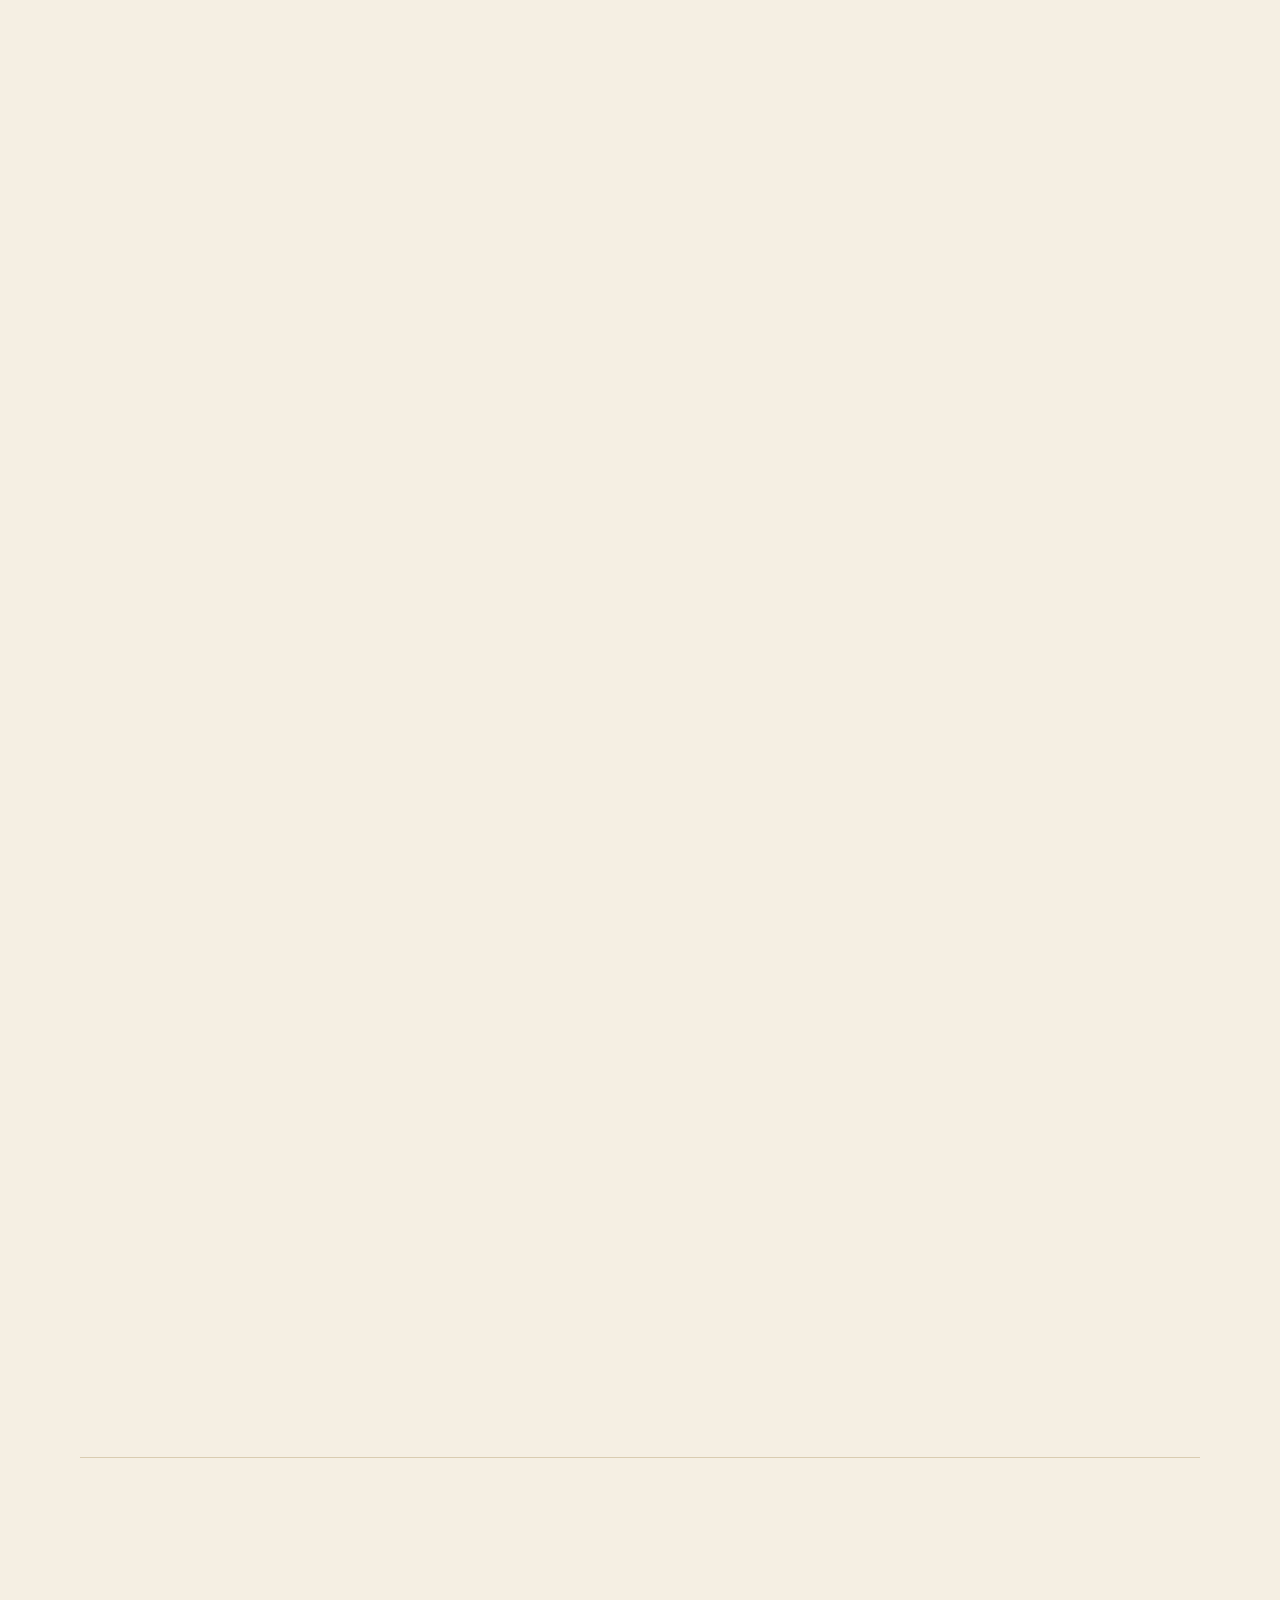
==== aanbod.html @ 1dd6e979 "Add files via upload" ====
<!DOCTYPE html>
<html lang="nl">
<head>
  <meta charset="UTF-8" />
  <meta name="viewport" content="width=device-width, initial-scale=1.0" />

  <!-- SEO -->
  <title>Aanbod — Desembrood, viennoiserie en banket | Bakkerij Peterse Delft</title>
  <meta name="description" content="Verse desembroden, croissants, kardemombroodjes, focaccia en zoetigheid. Alles ambachtelijk gebakken in Delft door Daan Peterse." />
  <meta name="robots" content="index, follow" />
  <link rel="canonical" href="https://www.bakkerijpeterse.nl/aanbod.html" />

  <!-- Open Graph -->
  <meta property="og:title" content="Aanbod — Bakkerij Peterse Delft" />
  <meta property="og:description" content="Wat we bakken: desembroden, viennoiserie, focaccia en banket. Ambachtelijk in Delft." />
  <meta property="og:image" content="https://www.bakkerijpeterse.nl/assets/images/og-image.webp" />
  <meta property="og:url" content="https://www.bakkerijpeterse.nl/aanbod.html" />
  <meta property="og:type" content="website" />
  <meta property="og:locale" content="nl_NL" />

  <meta name="twitter:card" content="summary_large_image" />

  <link rel="icon" href="assets/images/favicon.ico" />

  <link rel="preconnect" href="https://fonts.googleapis.com" />
  <link rel="preconnect" href="https://fonts.gstatic.com" crossorigin />
  <link href="https://fonts.googleapis.com/css2?family=Fraunces:ital,opsz,wght,SOFT@0,9..144,300..700,30..100;1,9..144,300..700,30..100&family=DM+Sans:wght@400;500;700&display=swap" rel="stylesheet" />

  <link rel="stylesheet" href="style.css" />
</head>

<body data-page="aanbod">

  <div id="site-header"></div>

  <main>
    <!-- ===== INTRO ===== -->
    <section class="section">
      <div class="container">
        <div class="aanbod-intro reveal">
          <span class="eyebrow">Het aanbod</span>
          <h1>Brood en banket dat zichzelf bewijst.</h1>
          <p class="lead">Iedere bakdag wisselen we het assortiment. Wat hier staat, is wat we doen — wat dagelijks op de plank verschijnt hangt af van het seizoen, het meel en wat Daan die ochtend geïnspireerd uit de oven trekt.</p>
        </div>
      </div>
    </section>

    <!-- ===== DESEMBROOD ===== -->
    <section class="container">
      <article class="dienst-block">
        <div class="img reveal">
          <img src="assets/images/desembroden.webp"
               alt="Bakker van Bakkerij Peterse met versgebakken desembrood en rekken vol broden in de winkel"
               width="1066" height="1421" loading="lazy" />
        </div>
        <div class="reveal">
          <span class="num">— 01</span>
          <span class="eyebrow">Onze specialiteit</span>
          <h2>Desembroden</h2>
          <p>Eén à twee dagen rust voordat het deeg de oven in mag. Geen gist, alleen wilde fermentatie en lokaal meel. Het resultaat: een krokante korst, een open kruim met karakter, en die onmiskenbare zurige toets die desembrood zo herkenbaar maakt.</p>
          <p>Met dit type brood werd Daan in 2023 uitgeroepen tot Nederlands Kampioen Desembrood. We bakken het wekelijks in verschillende varianten — wit-spelt, volkoren, rogge, en seizoens­gerelateerde experimenten.</p>
        </div>
      </article>

      <hr class="divider" />

      <!-- ===== VIENNOISERIE & BANKET ===== -->
      <article class="dienst-block reverse">
        <div class="img reveal">
          <img src="assets/images/viennoiserie.webp"
               alt="Plateau met verse viennoiserie: chocoladecroissants, kaneelrolletjes, palmiers en danishes met custard en jam"
               width="1080" height="1350" loading="lazy" />
        </div>
        <div class="reveal">
          <span class="num">— 02</span>
          <span class="eyebrow">Frans erfgoed met een Hollandse twist</span>
          <h2>Viennoiserie &amp; banket</h2>
          <p>Croissants met écht roomboter, gevouwen in dunne laagjes voor maximale knapperigheid. Kardemombroodjes, kaneelbuns, pain au chocolat, palmiers, en danishes met custard en jam. Klein van formaat, groot van smaak.</p>
          <p>Daarnaast wisselende seizoens­zoetig­heden zoals madeleines die rijk en boterig zijn, pistache­gebakjes en amandel­bakkerijbrood. Geen kant-en-klare diepvries, geen shortcuts — alles wordt 's ochtends in de bakkerij gemaakt.</p>
        </div>
      </article>

      <hr class="divider" />

      <!-- ===== HARTIGE SNACKS (tekst, geen foto) ===== -->
      <article class="dienst-block" style="grid-template-columns: 1fr;">
        <div class="reveal" style="max-width: 760px; margin: 0 auto; text-align: center;">
          <span class="num">— 03</span>
          <span class="eyebrow">Lunchklassiekers</span>
          <h2>Hartige snacks</h2>
          <p>Ciabatta gevuld met mosterd en oude kaas. Focaccia met rozemarijn en zeezout. Pita met ui en kaas. En af en toe iets wat compleet uit het niets komt — een wafel met sriracha en cheddar bijvoorbeeld, want waarom niet?</p>
          <p>Ideaal voor onderweg, of een lunch waar je écht naar uitkijkt.</p>
        </div>
      </article>
    </section>

    <!-- ===== WERKPROCES ===== -->
    <section class="werkproces section">
      <div class="container">
        <div class="reveal">
          <span class="eyebrow">Hoe we werken</span>
          <h2>Eerlijk brood vraagt eerlijke tijd.</h2>
          <p style="max-width:560px; color: rgba(245,239,227,0.78);">Vier vaste principes liggen onder elk brood en bakje dat we op de plank leggen.</p>
        </div>

        <div class="werkproces-grid">
          <div class="werkproces-step reveal">
            <span class="num">01</span>
            <h3>Lokaal meel</h3>
            <p>We werken samen met Nederlandse molenaars die hun graan kennen. Geen massaproduct, maar meel met smaak.</p>
          </div>
          <div class="werkproces-step reveal">
            <span class="num">02</span>
            <h3>Lange fermentatie</h3>
            <p>24 tot 48 uur rust voor het deeg. Dat geeft smaak, structuur en maakt brood beter verteerbaar.</p>
          </div>
          <div class="werkproces-step reveal">
            <span class="num">03</span>
            <h3>Met de hand</h3>
            <p>Vouwen, vormen, scoren — alles met de hand. Iedere snede is een handtekening.</p>
          </div>
          <div class="werkproces-step reveal">
            <span class="num">04</span>
            <h3>Zonder shortcuts</h3>
            <p>Geen verbeteraars, geen versnellers. Alleen meel, water, zout en geduld. Soms gist, vaak niet.</p>
          </div>
        </div>
      </div>
    </section>

    <!-- ===== CTA STRIP ===== -->
    <section class="cta-strip">
      <div class="container reveal">
        <h2>Trek erop af, <em>het is bijna woensdag</em>.</h2>
        <p>Wat verkocht is, is verkocht. Kom op tijd voor de volledige selectie.</p>
        <a href="contact.html" class="btn btn-ghost btn-arrow">Bekijk locatie en tijden</a>
      </div>
    </section>
  </main>

  <div id="site-footer"></div>

  <script src="js/script.js" defer></script>
</body>
</html>
---- style.css ----
/* =========================================================
   BAKKERIJ PETERSE — STYLE.CSS
   Beeldstijl: A (Minimalistisch, editorial)
   Kleuren: warme bakkerij-aardetinten
   ========================================================= */

/* ---------- Design Tokens ---------- */
:root {
  /* Kleuren */
  --cream: #F5EFE3;
  --bone:  #FAF6EE;
  --ink:   #1F1A14;
  --clay:  #8B6F47;
  --crust: #C2935A;
  --gold:  #B8860B;
  --line:  #D9CCB1;
  --muted: #6B5E4F;

  /* Typografie */
  --font-display: 'Fraunces', 'Georgia', serif;
  --font-body: 'DM Sans', system-ui, -apple-system, sans-serif;

  /* Schaal */
  --maxw: 1200px;
  --gutter: clamp(1.25rem, 4vw, 2.5rem);

  /* Animatie */
  --ease: cubic-bezier(0.22, 1, 0.36, 1);
}

/* ---------- Reset ---------- */
*, *::before, *::after { box-sizing: border-box; }

html {
  scroll-behavior: smooth;
  -webkit-text-size-adjust: 100%;
}

body {
  margin: 0;
  font-family: var(--font-body);
  font-size: 17px;
  line-height: 1.65;
  color: var(--ink);
  background: var(--cream);
  overflow-x: hidden;
  -webkit-font-smoothing: antialiased;
  text-rendering: optimizeLegibility;
}

img, picture, svg, video {
  display: block;
  max-width: 100%;
  height: auto;
}

a {
  color: inherit;
  text-decoration: none;
  transition: color 0.25s var(--ease);
}

button {
  font-family: inherit;
  cursor: pointer;
  border: none;
  background: none;
}

/* ---------- Typografie ---------- */
h1, h2, h3, h4 {
  font-family: var(--font-display);
  font-weight: 400;
  font-variation-settings: "SOFT" 30, "WONK" 0, "opsz" 144;
  line-height: 1.1;
  letter-spacing: -0.01em;
  margin: 0 0 0.6em;
  color: var(--ink);
}

h1 {
  font-size: clamp(2.4rem, 6vw, 4.6rem);
  font-weight: 350;
  letter-spacing: -0.02em;
}

h2 {
  font-size: clamp(1.9rem, 4vw, 3rem);
}

h3 {
  font-size: clamp(1.3rem, 2.5vw, 1.7rem);
}

p { margin: 0 0 1.1em; }

.eyebrow {
  display: inline-block;
  font-family: var(--font-body);
  font-size: 0.78rem;
  font-weight: 500;
  letter-spacing: 0.18em;
  text-transform: uppercase;
  color: var(--clay);
  margin-bottom: 1.2rem;
}

.lead {
  font-family: var(--font-display);
  font-size: clamp(1.15rem, 2vw, 1.45rem);
  font-weight: 350;
  line-height: 1.4;
  color: var(--muted);
  font-style: italic;
}

/* ---------- Layout helpers ---------- */
.container {
  width: 100%;
  max-width: var(--maxw);
  margin: 0 auto;
  padding-left: var(--gutter);
  padding-right: var(--gutter);
}

.section {
  padding: clamp(4rem, 9vw, 7.5rem) 0;
}

.section-tight {
  padding: clamp(2.5rem, 5vw, 4rem) 0;
}

.divider {
  height: 1px;
  background: var(--line);
  border: none;
  margin: 0;
}

/* ---------- Buttons ---------- */
.btn {
  display: inline-flex;
  align-items: center;
  gap: 0.6rem;
  padding: 0.95rem 1.7rem;
  font-family: var(--font-body);
  font-size: 0.92rem;
  font-weight: 500;
  letter-spacing: 0.04em;
  border-radius: 0;
  cursor: pointer;
  transition: all 0.3s var(--ease);
  border: 1px solid transparent;
}

.btn-primary {
  background: var(--ink);
  color: var(--cream);
}
.btn-primary:hover {
  background: var(--crust);
  color: var(--bone);
  transform: translateY(-2px);
}

.btn-ghost {
  background: transparent;
  color: var(--ink);
  border-color: var(--ink);
}
.btn-ghost:hover {
  background: var(--ink);
  color: var(--cream);
}

.btn-arrow::after {
  content: "→";
  transition: transform 0.3s var(--ease);
}
.btn-arrow:hover::after {
  transform: translateX(4px);
}

/* ---------- Header ---------- */
.site-header {
  position: sticky;
  top: 0;
  z-index: 100;
  background: rgba(245, 239, 227, 0.92);
  backdrop-filter: blur(10px);
  -webkit-backdrop-filter: blur(10px);
  border-bottom: 1px solid var(--line);
}

.nav {
  display: flex;
  align-items: center;
  justify-content: space-between;
  padding: 1.1rem 0;
}

.logo {
  font-family: var(--font-display);
  font-size: 1.4rem;
  font-weight: 400;
  letter-spacing: 0.02em;
  font-variation-settings: "SOFT" 50;
}

.logo strong {
  font-weight: 500;
}

.logo .dot {
  color: var(--gold);
  margin: 0 0.2em;
}

.nav-links {
  display: none;
  gap: 2.4rem;
  list-style: none;
  margin: 0;
  padding: 0;
}

.nav-links a {
  font-size: 0.92rem;
  font-weight: 400;
  position: relative;
  padding: 0.4rem 0;
}

.nav-links a::after {
  content: "";
  position: absolute;
  left: 0;
  bottom: 0;
  width: 0;
  height: 1px;
  background: var(--ink);
  transition: width 0.3s var(--ease);
}

.nav-links a:hover::after,
.nav-links a.active::after {
  width: 100%;
}

.menu-toggle {
  display: flex;
  flex-direction: column;
  gap: 5px;
  padding: 0.5rem;
}

.menu-toggle span {
  width: 26px;
  height: 1.5px;
  background: var(--ink);
  transition: all 0.3s var(--ease);
}

.menu-toggle.open span:nth-child(1) {
  transform: translateY(6.5px) rotate(45deg);
}
.menu-toggle.open span:nth-child(2) {
  opacity: 0;
}
.menu-toggle.open span:nth-child(3) {
  transform: translateY(-6.5px) rotate(-45deg);
}

.mobile-menu {
  position: fixed;
  inset: 0;
  background: var(--cream);
  display: flex;
  flex-direction: column;
  justify-content: center;
  align-items: center;
  gap: 2rem;
  list-style: none;
  margin: 0;
  padding: 0;
  transform: translateX(100%);
  transition: transform 0.4s var(--ease);
  z-index: 99;
}

.mobile-menu.open {
  transform: translateX(0);
}

.mobile-menu a {
  font-family: var(--font-display);
  font-size: 2rem;
  font-weight: 350;
}

/* ---------- Hero ---------- */
.hero {
  position: relative;
  padding: clamp(3rem, 7vw, 6rem) 0 clamp(4rem, 9vw, 7rem);
  overflow: hidden;
}

.hero::before {
  content: "";
  position: absolute;
  top: 12%;
  right: -8%;
  width: 320px;
  height: 320px;
  background: radial-gradient(circle, rgba(184, 134, 11, 0.08), transparent 70%);
  border-radius: 50%;
  pointer-events: none;
}

.hero-grid {
  display: grid;
  grid-template-columns: 1fr;
  gap: 3rem;
  align-items: center;
}

.hero-text h1 {
  margin-bottom: 1.5rem;
}

.hero-text h1 em {
  font-style: italic;
  font-weight: 350;
  font-variation-settings: "SOFT" 60;
  color: var(--crust);
}

.hero-meta {
  display: flex;
  flex-wrap: wrap;
  gap: 1.2rem;
  margin: 2rem 0;
  font-size: 0.88rem;
  color: var(--muted);
}

.hero-meta span {
  display: inline-flex;
  align-items: center;
  gap: 0.5rem;
}

.hero-meta span::before {
  content: "•";
  color: var(--crust);
}

.hero-cta {
  display: flex;
  flex-wrap: wrap;
  gap: 1rem;
  margin-top: 2rem;
}

.hero-image {
  position: relative;
  aspect-ratio: 4 / 5;
  overflow: hidden;
  background: var(--bone);
}

.hero-image img {
  width: 100%;
  height: 100%;
  object-fit: cover;
}

/* Kampioens-zegel */
.champion-seal {
  position: absolute;
  bottom: -28px;
  right: -28px;
  width: 150px;
  height: 150px;
  background: var(--gold);
  color: var(--cream);
  border-radius: 50%;
  display: flex;
  flex-direction: column;
  align-items: center;
  justify-content: center;
  text-align: center;
  font-family: var(--font-display);
  font-size: 0.75rem;
  font-weight: 500;
  letter-spacing: 0.08em;
  text-transform: uppercase;
  line-height: 1.3;
  box-shadow: 0 6px 30px rgba(31, 26, 20, 0.18);
  z-index: 2;
  transform: rotate(-8deg);
  animation: gentle-float 6s ease-in-out infinite;
}

.champion-seal strong {
  font-size: 1.5rem;
  font-weight: 500;
  font-style: italic;
  display: block;
  margin: 0.15rem 0;
  letter-spacing: 0;
}

@keyframes gentle-float {
  0%, 100% { transform: rotate(-8deg) translateY(0); }
  50% { transform: rotate(-6deg) translateY(-6px); }
}

/* ---------- Verhaal-snippet (Home) ---------- */
.story-snippet {
  background: var(--bone);
  border-top: 1px solid var(--line);
  border-bottom: 1px solid var(--line);
}

.story-grid {
  display: grid;
  grid-template-columns: 1fr;
  gap: 2.5rem;
  align-items: center;
}

.story-image {
  aspect-ratio: 4 / 5;
  overflow: hidden;
  background: var(--cream);
  order: -1;
}

.story-image img {
  width: 100%;
  height: 100%;
  object-fit: cover;
}

.story-grid blockquote {
  font-family: var(--font-display);
  font-size: clamp(1.4rem, 3vw, 2.1rem);
  font-weight: 350;
  font-style: italic;
  line-height: 1.35;
  color: var(--ink);
  margin: 0;
  padding-left: 1.5rem;
  border-left: 2px solid var(--gold);
}

.story-grid cite {
  display: block;
  margin-top: 1.5rem;
  font-family: var(--font-body);
  font-style: normal;
  font-size: 0.85rem;
  letter-spacing: 0.12em;
  text-transform: uppercase;
  color: var(--clay);
}

/* ---------- Kampioen-sectie (Home) ---------- */
.kampioen {
  background: var(--ink);
  color: var(--cream);
  overflow: hidden;
}

.kampioen-grid {
  display: grid;
  grid-template-columns: 1fr;
  gap: 0;
  align-items: stretch;
}

.kampioen-image {
  aspect-ratio: 4 / 5;
  overflow: hidden;
  background: var(--clay);
}

.kampioen-image img {
  width: 100%;
  height: 100%;
  object-fit: cover;
}

.kampioen-text {
  padding: clamp(3rem, 6vw, 5rem) clamp(1.5rem, 4vw, 4rem);
  display: flex;
  flex-direction: column;
  justify-content: center;
}

.kampioen-text .eyebrow { color: var(--gold); }

.kampioen-text h2 {
  color: var(--cream);
  margin-bottom: 1.5rem;
}

.kampioen-text h2 em {
  font-style: italic;
  color: var(--gold);
}

.kampioen-text p {
  color: rgba(245, 239, 227, 0.8);
  font-size: 1.02rem;
  margin-bottom: 1em;
}

.kampioen-meta {
  margin-top: 2rem;
  padding-top: 2rem;
  border-top: 1px solid rgba(245, 239, 227, 0.18);
  font-family: var(--font-display);
  font-size: 0.92rem;
  font-style: italic;
  color: var(--gold);
  letter-spacing: 0.08em;
}

/* ---------- Aanbod-intro / sectie-intro ---------- */
.aanbod-intro {
  text-align: center;
  max-width: 720px;
  margin: 0 auto 4rem;
}

/* ---------- Tekst-only aanbod-teaser op homepage ---------- */
.aanbod-teaser {
  display: grid;
  grid-template-columns: 1fr;
  gap: 1.5rem;
  margin: 3rem auto 0;
  max-width: 900px;
}

.aanbod-teaser-item {
  display: flex;
  align-items: baseline;
  gap: 1.5rem;
  padding: 1.6rem 0;
  border-bottom: 1px solid var(--line);
}

.aanbod-teaser-item:last-child { border-bottom: none; }

.aanbod-teaser-item .num {
  font-family: var(--font-display);
  font-size: 0.95rem;
  font-style: italic;
  color: var(--gold);
  letter-spacing: 0.08em;
  flex-shrink: 0;
  min-width: 3rem;
}

.aanbod-teaser-item h3 {
  font-style: italic;
  margin: 0 0 0.3rem;
  font-size: clamp(1.2rem, 2vw, 1.5rem);
}

.aanbod-teaser-item p {
  font-size: 0.97rem;
  color: var(--muted);
  margin: 0;
}

/* ---------- Aanbod page (afwisselend L/R) ---------- */
.dienst-block {
  display: grid;
  grid-template-columns: 1fr;
  gap: 2.5rem;
  align-items: center;
  padding: clamp(2.5rem, 6vw, 5rem) 0;
}

.dienst-block .img {
  aspect-ratio: 4 / 5;
  overflow: hidden;
  background: var(--bone);
  order: -1;
}

.dienst-block .img img {
  width: 100%;
  height: 100%;
  object-fit: cover;
}

.dienst-block .num {
  font-family: var(--font-display);
  font-size: 0.95rem;
  font-style: italic;
  color: var(--gold);
  letter-spacing: 0.1em;
  margin-bottom: 1rem;
  display: block;
}

.dienst-block + .dienst-block {
  border-top: 1px solid var(--line);
}

/* ---------- Werkproces ---------- */
.werkproces {
  background: var(--ink);
  color: var(--cream);
}

.werkproces .eyebrow { color: var(--crust); }

.werkproces h2 { color: var(--cream); }

.werkproces-grid {
  display: grid;
  grid-template-columns: 1fr;
  gap: 2.5rem;
  margin-top: 3rem;
}

.werkproces-step {
  border-top: 1px solid rgba(245, 239, 227, 0.18);
  padding-top: 1.5rem;
}

.werkproces-step .num {
  font-family: var(--font-display);
  font-size: 0.9rem;
  font-style: italic;
  color: var(--crust);
  letter-spacing: 0.1em;
  display: block;
  margin-bottom: 0.5rem;
}

.werkproces-step h3 {
  color: var(--cream);
  font-style: italic;
  margin-bottom: 0.5rem;
}

.werkproces-step p {
  color: rgba(245, 239, 227, 0.78);
  margin: 0;
  font-size: 0.95rem;
}

/* ---------- Reviews ---------- */
.reviews {
  background: var(--bone);
}

.reviews-grid {
  display: grid;
  grid-template-columns: 1fr;
  gap: 2rem;
  margin-top: 3rem;
}

.review {
  background: var(--cream);
  padding: 2rem;
  border-left: 2px solid var(--gold);
}

.review-stars {
  color: var(--gold);
  letter-spacing: 0.15em;
  font-size: 0.9rem;
  margin-bottom: 1rem;
}

.review p {
  font-family: var(--font-display);
  font-size: 1.05rem;
  font-style: italic;
  line-height: 1.55;
  margin: 0 0 1rem;
}

.review cite {
  display: block;
  font-family: var(--font-body);
  font-style: normal;
  font-size: 0.82rem;
  letter-spacing: 0.1em;
  text-transform: uppercase;
  color: var(--clay);
}

/* ---------- Over (verhalend) ---------- */
.over-hero {
  padding-top: clamp(3rem, 6vw, 5rem);
}

.over-hero-grid {
  display: grid;
  grid-template-columns: 1fr;
  gap: 3rem;
  align-items: center;
}

.over-portret {
  aspect-ratio: 4 / 5;
  overflow: hidden;
  background: var(--bone);
}

.over-portret img { width: 100%; height: 100%; object-fit: cover; }

.over-content article p {
  font-size: 1.02rem;
  margin-bottom: 1.4em;
}

.over-stat {
  display: grid;
  grid-template-columns: repeat(2, 1fr);
  gap: 1.5rem;
  padding: 2.5rem 0;
  border-top: 1px solid var(--line);
  border-bottom: 1px solid var(--line);
  margin: 3rem 0;
}

.over-stat .stat strong {
  display: block;
  font-family: var(--font-display);
  font-size: clamp(2rem, 4vw, 3rem);
  font-weight: 350;
  font-style: italic;
  color: var(--crust);
  line-height: 1;
}

.over-stat .stat span {
  display: block;
  margin-top: 0.5rem;
  font-size: 0.85rem;
  letter-spacing: 0.1em;
  text-transform: uppercase;
  color: var(--muted);
}

/* ---------- Waarden ---------- */
.waarden {
  background: var(--bone);
  border-top: 1px solid var(--line);
  border-bottom: 1px solid var(--line);
}

.waarden-grid {
  display: grid;
  grid-template-columns: 1fr;
  gap: 2.5rem;
  margin-top: 3rem;
}

.waarde h3 {
  font-style: italic;
  margin-bottom: 0.6rem;
  color: var(--ink);
}

.waarde p { color: var(--muted); margin: 0; }

.waarde::before {
  content: "—";
  display: block;
  font-family: var(--font-display);
  color: var(--gold);
  font-size: 1.4rem;
  margin-bottom: 1rem;
}

/* ---------- Contact ---------- */
.contact-grid {
  display: grid;
  grid-template-columns: 1fr;
  gap: 3.5rem;
  margin-top: 3rem;
}

.contact-info dl {
  margin: 0;
  display: grid;
  gap: 1.6rem;
}

.contact-info dt {
  font-family: var(--font-body);
  font-size: 0.78rem;
  letter-spacing: 0.15em;
  text-transform: uppercase;
  color: var(--clay);
  margin-bottom: 0.3rem;
}

.contact-info dd {
  margin: 0;
  font-family: var(--font-display);
  font-size: 1.15rem;
  line-height: 1.4;
}

.contact-info a:hover { color: var(--crust); }

.openingstijden {
  list-style: none;
  margin: 0;
  padding: 0;
}

.openingstijden li {
  display: flex;
  justify-content: space-between;
  padding: 0.6rem 0;
  border-bottom: 1px solid var(--line);
  font-family: var(--font-body);
  font-size: 0.97rem;
}

.openingstijden li:last-child { border: none; }

.openingstijden .gesloten { color: var(--muted); font-style: italic; }

.contact-form {
  display: flex;
  flex-direction: column;
  gap: 1.2rem;
}

.contact-form label {
  font-size: 0.78rem;
  letter-spacing: 0.15em;
  text-transform: uppercase;
  color: var(--clay);
  margin-bottom: 0.4rem;
  display: block;
}

.contact-form input,
.contact-form textarea {
  width: 100%;
  padding: 0.95rem 1rem;
  border: 1px solid var(--line);
  background: var(--bone);
  font-family: var(--font-body);
  font-size: 1rem;
  color: var(--ink);
  border-radius: 0;
  transition: border-color 0.25s var(--ease);
}

.contact-form input:focus,
.contact-form textarea:focus {
  outline: none;
  border-color: var(--ink);
}

.contact-form textarea {
  min-height: 140px;
  resize: vertical;
}

.contact-form .btn {
  align-self: flex-start;
  margin-top: 0.5rem;
}

.map-wrapper {
  margin-top: 3rem;
  aspect-ratio: 16 / 7;
  overflow: hidden;
  background: var(--bone);
  border: 1px solid var(--line);
}

.map-wrapper iframe {
  width: 100%;
  height: 100%;
  border: 0;
  filter: grayscale(0.3) contrast(1.05);
}

/* ---------- Sfeerfoto-banner (contact) ---------- */
.sfeer-banner {
  margin-top: clamp(3rem, 5vw, 4rem);
  display: grid;
  grid-template-columns: 1fr;
  gap: 0;
  background: var(--bone);
}

.sfeer-banner-image {
  aspect-ratio: 4 / 5;
  overflow: hidden;
  max-height: 540px;
}

.sfeer-banner-image img {
  width: 100%;
  height: 100%;
  object-fit: cover;
}

.sfeer-banner-text {
  padding: clamp(2.5rem, 5vw, 4rem);
  display: flex;
  flex-direction: column;
  justify-content: center;
  align-items: flex-start;
}

.sfeer-banner-text h3 {
  font-style: italic;
  margin-bottom: 1rem;
}

.sfeer-banner-text p {
  color: var(--muted);
  margin: 0 0 1em;
}

/* ---------- Privacy page ---------- */
.privacy-content {
  max-width: 760px;
  margin: 0 auto;
}

.privacy-content h2 {
  margin-top: 2.5rem;
  font-size: clamp(1.4rem, 2.5vw, 1.8rem);
}

.privacy-content ul {
  padding-left: 1.4rem;
  margin: 0 0 1.4em;
}

.privacy-content li { margin-bottom: 0.4rem; }

/* ---------- CTA-strook ---------- */
.cta-strip {
  background: var(--ink);
  color: var(--cream);
  text-align: center;
  padding: clamp(4rem, 8vw, 6rem) 0;
}

.cta-strip h2 {
  color: var(--cream);
  margin-bottom: 1rem;
}

.cta-strip h2 em {
  color: var(--crust);
  font-style: italic;
}

.cta-strip p {
  color: rgba(245, 239, 227, 0.78);
  max-width: 540px;
  margin: 0 auto 2rem;
}

.cta-strip .btn-ghost {
  color: var(--cream);
  border-color: var(--cream);
}
.cta-strip .btn-ghost:hover {
  background: var(--cream);
  color: var(--ink);
}

/* ---------- Footer ---------- */
.site-footer {
  background: var(--cream);
  border-top: 1px solid var(--line);
  padding: clamp(3rem, 6vw, 5rem) 0 2rem;
}

.footer-grid {
  display: grid;
  grid-template-columns: 1fr;
  gap: 2.5rem;
  margin-bottom: 3rem;
}

.footer-col h4 {
  font-family: var(--font-body);
  font-size: 0.78rem;
  font-weight: 500;
  letter-spacing: 0.18em;
  text-transform: uppercase;
  color: var(--clay);
  margin-bottom: 1.2rem;
}

.footer-col ul {
  list-style: none;
  margin: 0;
  padding: 0;
}

.footer-col li {
  margin-bottom: 0.6rem;
  font-size: 0.95rem;
}

.footer-col a:hover { color: var(--crust); }

.footer-brand .logo { font-size: 1.3rem; display: block; margin-bottom: 1rem; }

.footer-brand p {
  font-size: 0.92rem;
  color: var(--muted);
  margin: 0;
}

.footer-bottom {
  display: flex;
  flex-direction: column;
  gap: 0.8rem;
  padding-top: 2rem;
  border-top: 1px solid var(--line);
  font-size: 0.82rem;
  color: var(--muted);
}

.footer-bottom a:hover { color: var(--crust); }

/* ---------- Reveal-animatie ---------- */
.reveal {
  opacity: 0;
  transform: translateY(24px);
  transition: opacity 0.9s var(--ease), transform 0.9s var(--ease);
}

.reveal.is-visible {
  opacity: 1;
  transform: translateY(0);
}

/* ---------- Responsive ---------- */

/* Tablet — 768px+ */
@media (min-width: 768px) {
  body { font-size: 17px; }

  .nav-links { display: flex; }
  .menu-toggle { display: none; }

  .hero-grid {
    grid-template-columns: 1.05fr 1fr;
    gap: 4rem;
  }

  .story-grid {
    grid-template-columns: 0.85fr 1.15fr;
    gap: 4rem;
  }
  .story-image { order: 0; }

  .kampioen-grid {
    grid-template-columns: 1fr 1fr;
  }

  .aanbod-teaser-item {
    align-items: baseline;
  }

  .dienst-block {
    grid-template-columns: 1fr 1fr;
    gap: 4rem;
  }
  .dienst-block .img { order: 0; }
  .dienst-block.reverse .img { order: 2; }

  .werkproces-grid {
    grid-template-columns: repeat(2, 1fr);
    gap: 3rem;
  }

  .reviews-grid {
    grid-template-columns: repeat(3, 1fr);
  }

  .over-hero-grid {
    grid-template-columns: 1fr 1.2fr;
    gap: 4rem;
  }

  .over-stat {
    grid-template-columns: repeat(4, 1fr);
  }

  .waarden-grid {
    grid-template-columns: repeat(3, 1fr);
    gap: 3rem;
  }

  .contact-grid {
    grid-template-columns: 1fr 1fr;
    gap: 4.5rem;
  }

  .sfeer-banner {
    grid-template-columns: 1fr 1fr;
  }

  .footer-grid {
    grid-template-columns: 1.4fr 1fr 1fr 1fr;
    gap: 3rem;
  }

  .footer-bottom {
    flex-direction: row;
    justify-content: space-between;
    align-items: center;
  }

  .champion-seal {
    width: 175px;
    height: 175px;
    bottom: -32px;
    right: -32px;
    font-size: 0.78rem;
  }

  .champion-seal strong { font-size: 1.7rem; }
}

/* Desktop — 1200px+ */
@media (min-width: 1200px) {
  .werkproces-grid {
    grid-template-columns: repeat(4, 1fr);
  }
}

/* Reduced motion */
@media (prefers-reduced-motion: reduce) {
  *, *::before, *::after {
    animation-duration: 0.01ms !important;
    transition-duration: 0.01ms !important;
  }
}
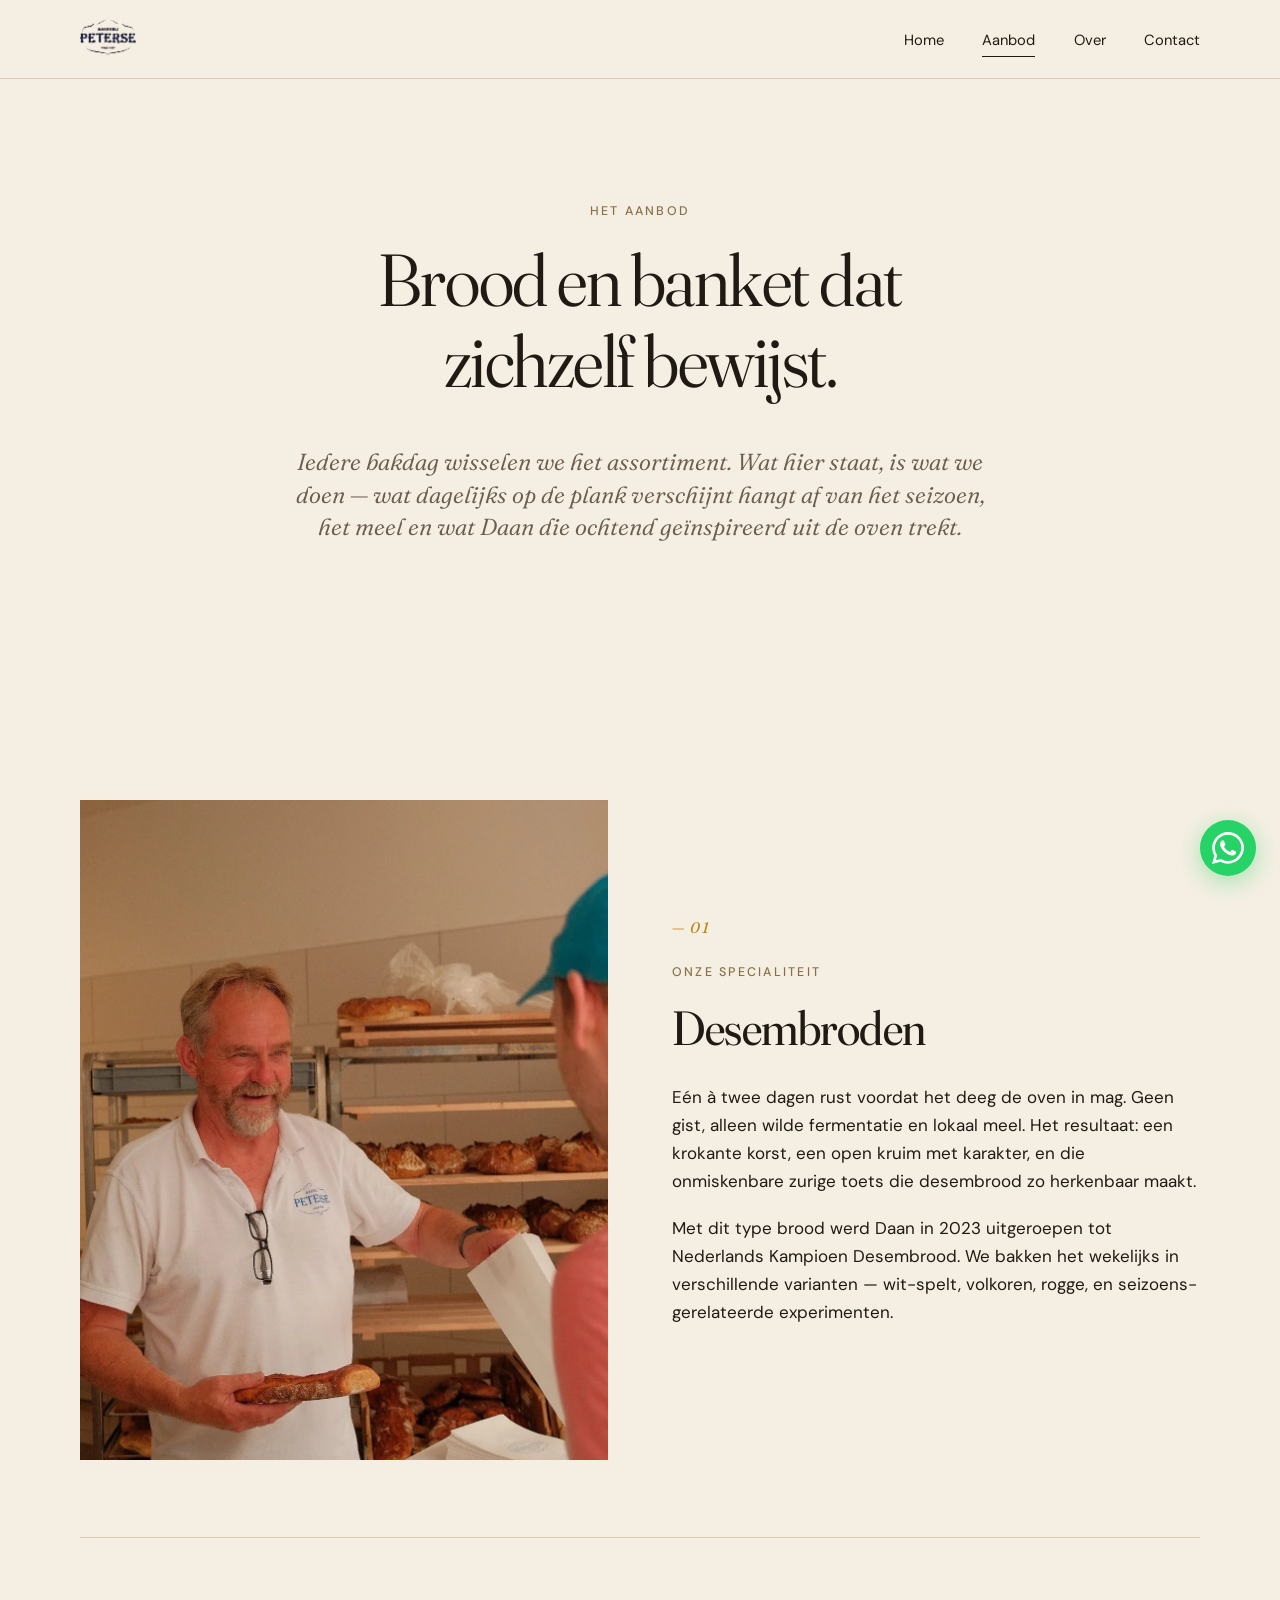
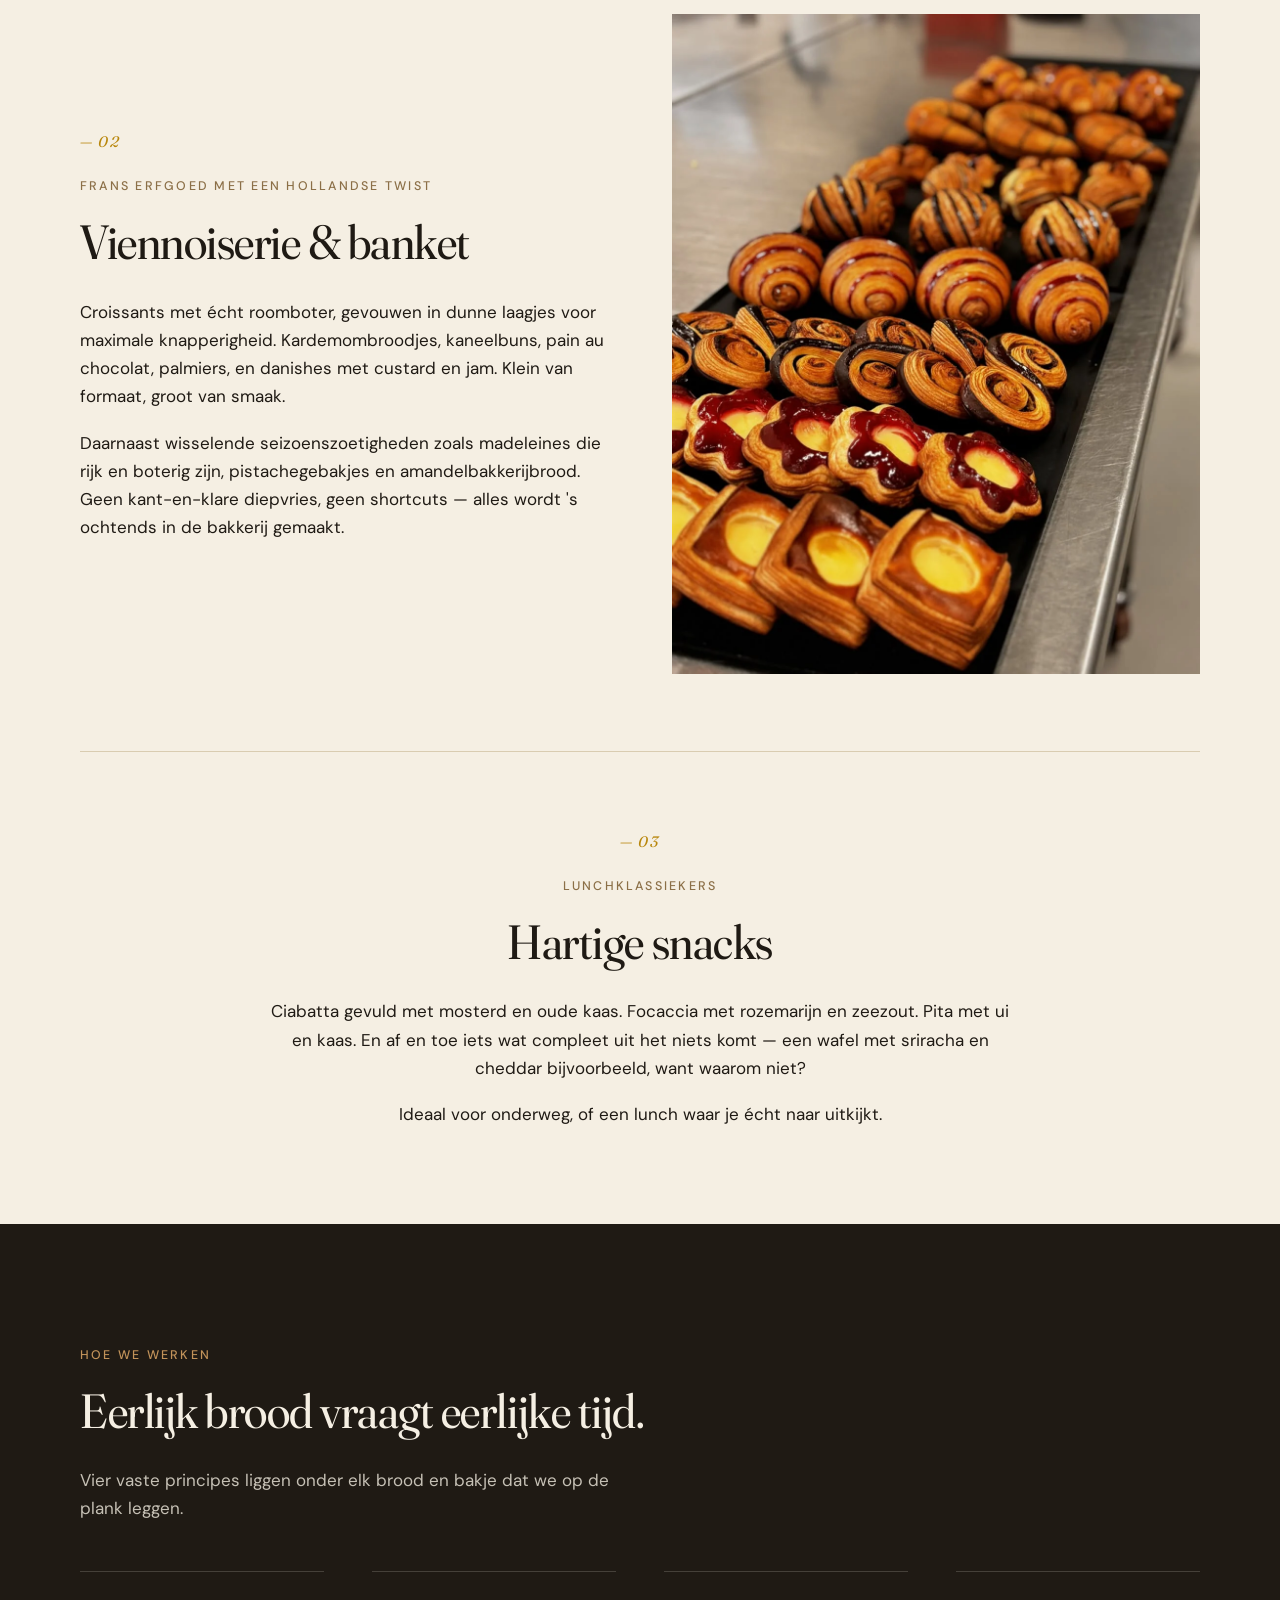
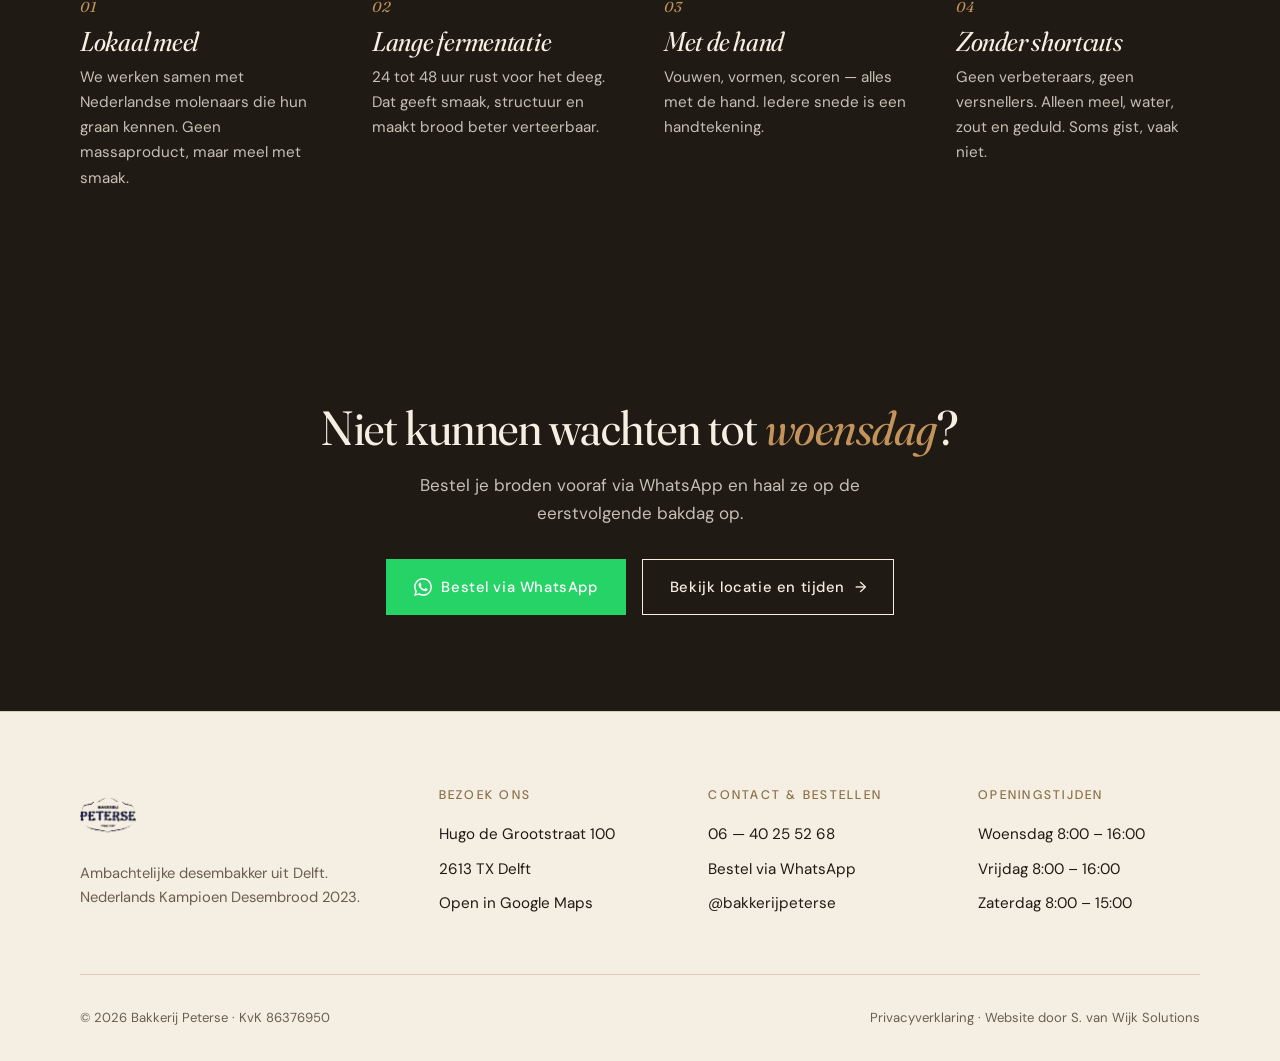
==== commit d079cce9: "Add files via upload" ====
--- a/aanbod.html
+++ b/aanbod.html
@@ -131,9 +131,19 @@
     <!-- ===== CTA STRIP ===== -->
     <section class="cta-strip">
       <div class="container reveal">
-        <h2>Trek erop af, <em>het is bijna woensdag</em>.</h2>
-        <p>Wat verkocht is, is verkocht. Kom op tijd voor de volledige selectie.</p>
-        <a href="contact.html" class="btn btn-ghost btn-arrow">Bekijk locatie en tijden</a>
+        <h2>Niet kunnen wachten tot <em>woensdag</em>?</h2>
+        <p>Bestel je broden vooraf via WhatsApp en haal ze op de eerstvolgende bakdag op.</p>
+        <div style="display:flex; gap:1rem; justify-content:center; flex-wrap:wrap;">
+          <a href="https://wa.me/31640255268?text=Hoi%20Daan%2C%20ik%20wil%20graag%20bestellen!"
+             class="btn btn-whatsapp"
+             target="_blank" rel="noopener">
+            <svg viewBox="0 0 24 24" xmlns="http://www.w3.org/2000/svg" fill="currentColor" aria-hidden="true">
+              <path d="M17.472 14.382c-.297-.149-1.758-.867-2.03-.967-.273-.099-.471-.148-.67.15-.197.297-.767.966-.94 1.164-.173.199-.347.223-.644.075-.297-.15-1.255-.463-2.39-1.475-.883-.788-1.48-1.761-1.653-2.059-.173-.297-.018-.458.13-.606.134-.133.298-.347.446-.52.149-.174.198-.298.298-.497.099-.198.05-.371-.025-.52-.075-.149-.669-1.612-.916-2.207-.242-.579-.487-.5-.669-.51-.173-.008-.371-.01-.57-.01-.198 0-.52.074-.792.372-.272.297-1.04 1.016-1.04 2.479 0 1.462 1.065 2.875 1.213 3.074.149.198 2.096 3.2 5.077 4.487.709.306 1.262.489 1.694.625.712.227 1.36.195 1.871.118.571-.085 1.758-.719 2.006-1.413.248-.694.248-1.289.173-1.413-.074-.124-.272-.198-.57-.347m-5.421 7.403h-.004a9.87 9.87 0 01-5.031-1.378l-.361-.214-3.741.982.998-3.648-.235-.374a9.86 9.86 0 01-1.51-5.26c.001-5.45 4.436-9.884 9.888-9.884 2.64 0 5.122 1.03 6.988 2.898a9.825 9.825 0 012.893 6.994c-.003 5.45-4.437 9.884-9.885 9.884m8.413-18.297A11.815 11.815 0 0012.05 0C5.495 0 .16 5.335.157 11.892c0 2.096.547 4.142 1.588 5.945L.057 24l6.305-1.654a11.882 11.882 0 005.683 1.448h.005c6.554 0 11.89-5.335 11.893-11.893a11.821 11.821 0 00-3.48-8.413z"/>
+            </svg>
+            Bestel via WhatsApp
+          </a>
+          <a href="contact.html" class="btn btn-ghost btn-arrow">Bekijk locatie en tijden</a>
+        </div>
       </div>
     </section>
   </main>
--- a/style.css
+++ b/style.css
@@ -182,6 +182,194 @@
   transform: translateX(4px);
 }
 
+/* ---------- WhatsApp button ---------- */
+.btn-whatsapp {
+  background: #25D366;
+  color: #fff;
+  border-color: #25D366;
+}
+.btn-whatsapp:hover {
+  background: #1da851;
+  border-color: #1da851;
+  color: #fff;
+  transform: translateY(-2px);
+}
+
+.btn-whatsapp svg {
+  width: 18px;
+  height: 18px;
+  flex-shrink: 0;
+}
+
+/* Floating WhatsApp bubble (rechtsonder, alle pagina's) */
+.whatsapp-float {
+  position: fixed;
+  bottom: 1.5rem;
+  right: 1.5rem;
+  width: 56px;
+  height: 56px;
+  background: #25D366;
+  border-radius: 50%;
+  display: flex;
+  align-items: center;
+  justify-content: center;
+  box-shadow: 0 6px 24px rgba(37, 211, 102, 0.4);
+  transition: all 0.3s var(--ease);
+  z-index: 90;
+  text-decoration: none;
+}
+
+.whatsapp-float:hover {
+  transform: scale(1.1) rotate(-5deg);
+  box-shadow: 0 10px 32px rgba(37, 211, 102, 0.55);
+}
+
+.whatsapp-float svg {
+  width: 32px;
+  height: 32px;
+  fill: #fff;
+}
+
+.whatsapp-float-label {
+  position: absolute;
+  right: 70px;
+  top: 50%;
+  transform: translateY(-50%);
+  background: var(--ink);
+  color: var(--cream);
+  font-size: 0.82rem;
+  font-weight: 500;
+  letter-spacing: 0.05em;
+  padding: 0.55rem 0.9rem;
+  white-space: nowrap;
+  opacity: 0;
+  pointer-events: none;
+  transition: opacity 0.3s var(--ease);
+}
+
+.whatsapp-float:hover .whatsapp-float-label {
+  opacity: 1;
+}
+
+/* ---------- Bestel-sectie (Daan & Sylvia) ---------- */
+.bestel-section {
+  background: var(--cream);
+  position: relative;
+  overflow: hidden;
+}
+
+.bestel-section::before {
+  content: "";
+  position: absolute;
+  top: -100px;
+  right: -120px;
+  width: 380px;
+  height: 380px;
+  background: radial-gradient(circle, rgba(37, 211, 102, 0.08), transparent 70%);
+  border-radius: 50%;
+  pointer-events: none;
+}
+
+.bestel-grid {
+  display: grid;
+  grid-template-columns: 1fr;
+  gap: 3rem;
+  align-items: center;
+  position: relative;
+}
+
+.bestel-text h2 em {
+  font-style: italic;
+  color: var(--crust);
+}
+
+.bestel-team {
+  display: grid;
+  grid-template-columns: 1fr;
+  gap: 1.5rem;
+  margin: 2.5rem 0;
+}
+
+.bestel-team-member {
+  padding: 1.4rem 1.6rem;
+  background: var(--bone);
+  border-left: 2px solid var(--gold);
+}
+
+.bestel-team-member h4 {
+  font-family: var(--font-display);
+  font-style: italic;
+  font-size: 1.2rem;
+  font-weight: 400;
+  margin: 0 0 0.4rem;
+  color: var(--ink);
+}
+
+.bestel-team-member p {
+  margin: 0;
+  font-size: 0.95rem;
+  color: var(--muted);
+}
+
+.bestel-cta {
+  display: flex;
+  flex-wrap: wrap;
+  gap: 1rem;
+  margin-top: 1.5rem;
+  align-items: center;
+}
+
+.bestel-cta-meta {
+  font-family: var(--font-display);
+  font-style: italic;
+  color: var(--muted);
+  font-size: 0.95rem;
+}
+
+.bestel-callout {
+  position: relative;
+  padding: 2.5rem;
+  background: var(--ink);
+  color: var(--cream);
+}
+
+.bestel-callout .quote-mark {
+  font-family: var(--font-display);
+  font-size: 5rem;
+  line-height: 0.8;
+  color: var(--gold);
+  font-style: italic;
+  display: block;
+  margin-bottom: 0.5rem;
+}
+
+.bestel-callout p {
+  font-family: var(--font-display);
+  font-size: 1.25rem;
+  line-height: 1.5;
+  font-style: italic;
+  margin: 0 0 1.5rem;
+  color: var(--cream);
+}
+
+.bestel-callout .phone-number {
+  display: inline-block;
+  font-family: var(--font-body);
+  font-size: 1.6rem;
+  font-weight: 500;
+  font-style: normal;
+  color: var(--gold);
+  letter-spacing: 0.02em;
+  margin-top: 1rem;
+  text-decoration: none;
+  border-bottom: 1px solid transparent;
+  transition: border-color 0.3s var(--ease);
+}
+
+.bestel-callout .phone-number:hover {
+  border-bottom-color: var(--gold);
+}
+
 /* ---------- Header ---------- */
 .site-header {
   position: sticky;
@@ -197,24 +385,29 @@
   display: flex;
   align-items: center;
   justify-content: space-between;
-  padding: 1.1rem 0;
+  padding: 0.7rem 0;
 }
 
 .logo {
-  font-family: var(--font-display);
-  font-size: 1.4rem;
-  font-weight: 400;
-  letter-spacing: 0.02em;
-  font-variation-settings: "SOFT" 50;
-}
-
-.logo strong {
-  font-weight: 500;
-}
-
-.logo .dot {
-  color: var(--gold);
-  margin: 0 0.2em;
+  display: inline-flex;
+  align-items: center;
+  text-decoration: none;
+}
+
+.logo img {
+  height: 56px;
+  width: auto;
+  display: block;
+  transition: transform 0.3s var(--ease);
+}
+
+.logo:hover img { transform: scale(1.03); }
+
+/* Logo wit op donkere secties (footer, cta-strip, kampioen) */
+.cta-strip .logo img,
+.kampioen .logo img,
+.werkproces .logo img {
+  filter: brightness(0) invert(1) opacity(0.95);
 }
 
 .nav-links {
@@ -1078,6 +1271,15 @@
     grid-template-columns: 1fr 1fr;
   }
 
+  .bestel-grid {
+    grid-template-columns: 1.1fr 1fr;
+    gap: 4rem;
+  }
+
+  .bestel-team {
+    grid-template-columns: 1fr 1fr;
+  }
+
   .aanbod-teaser-item {
     align-items: baseline;
   }
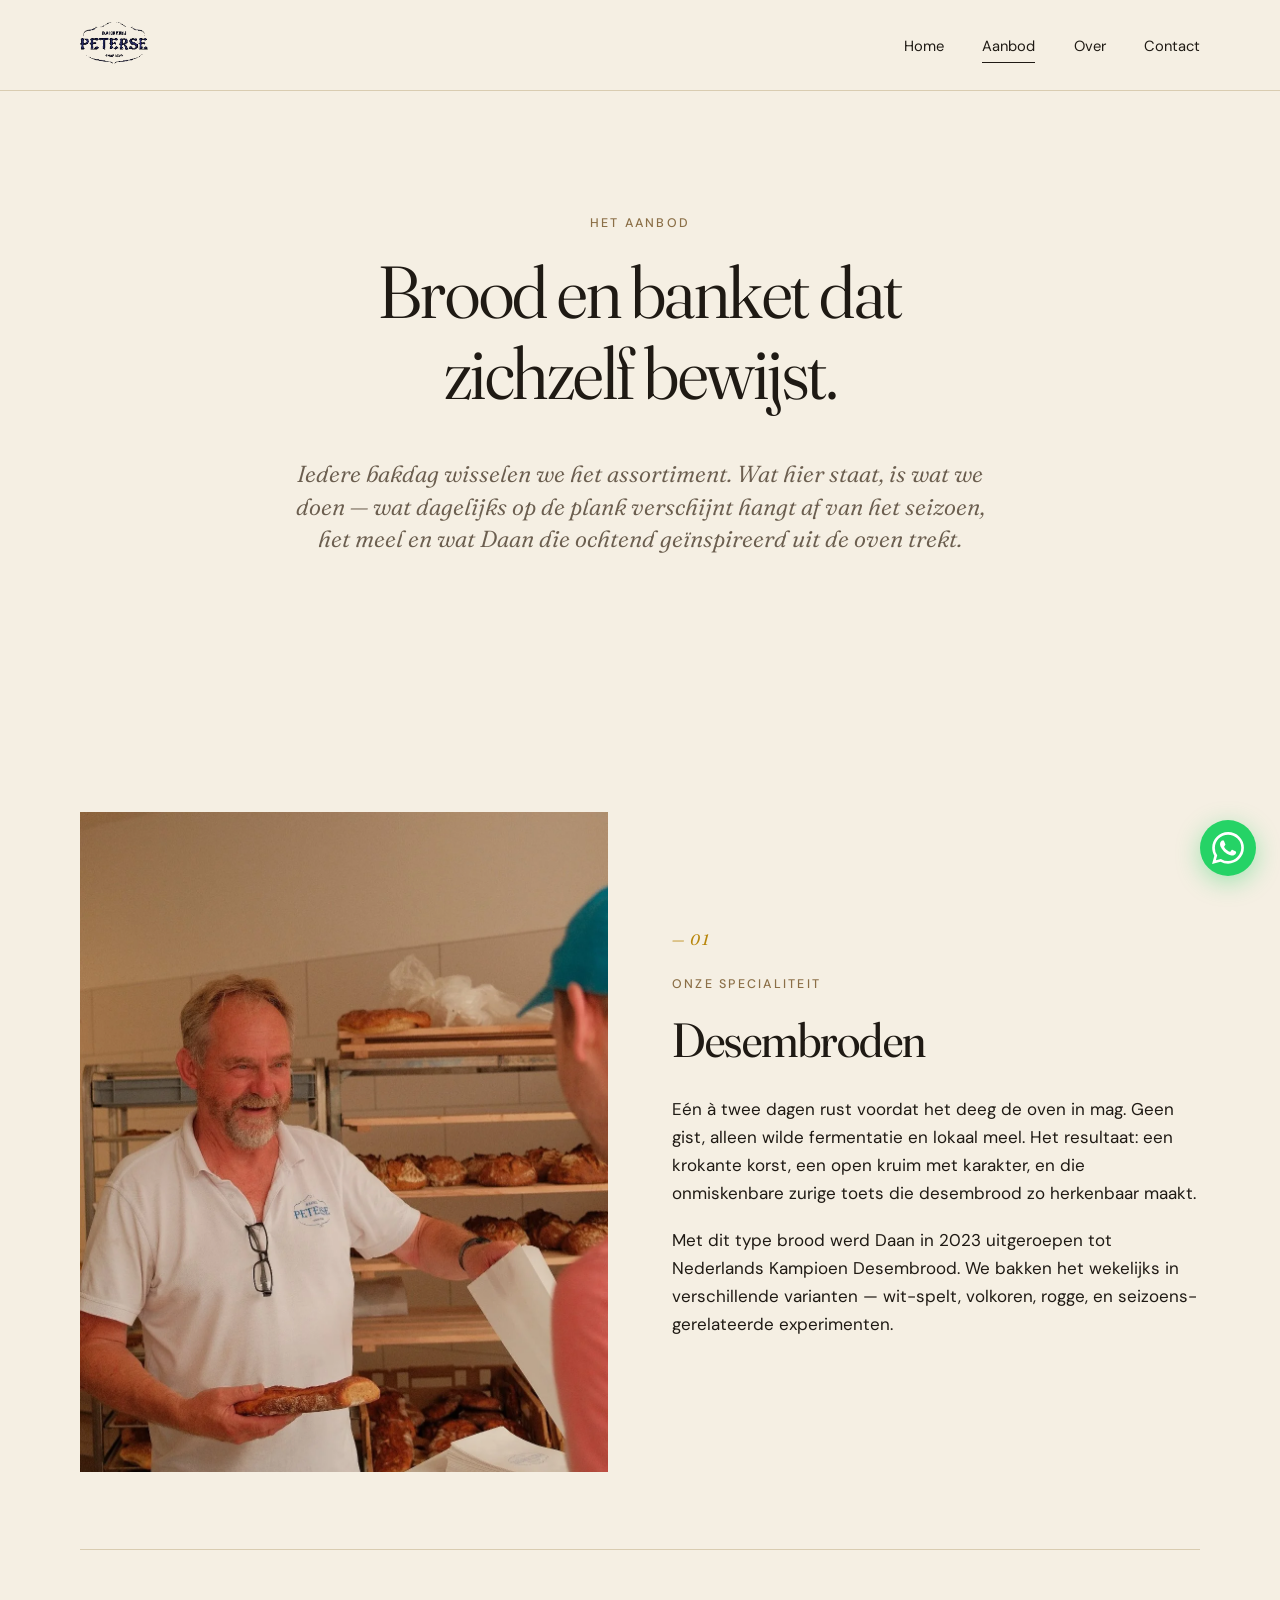
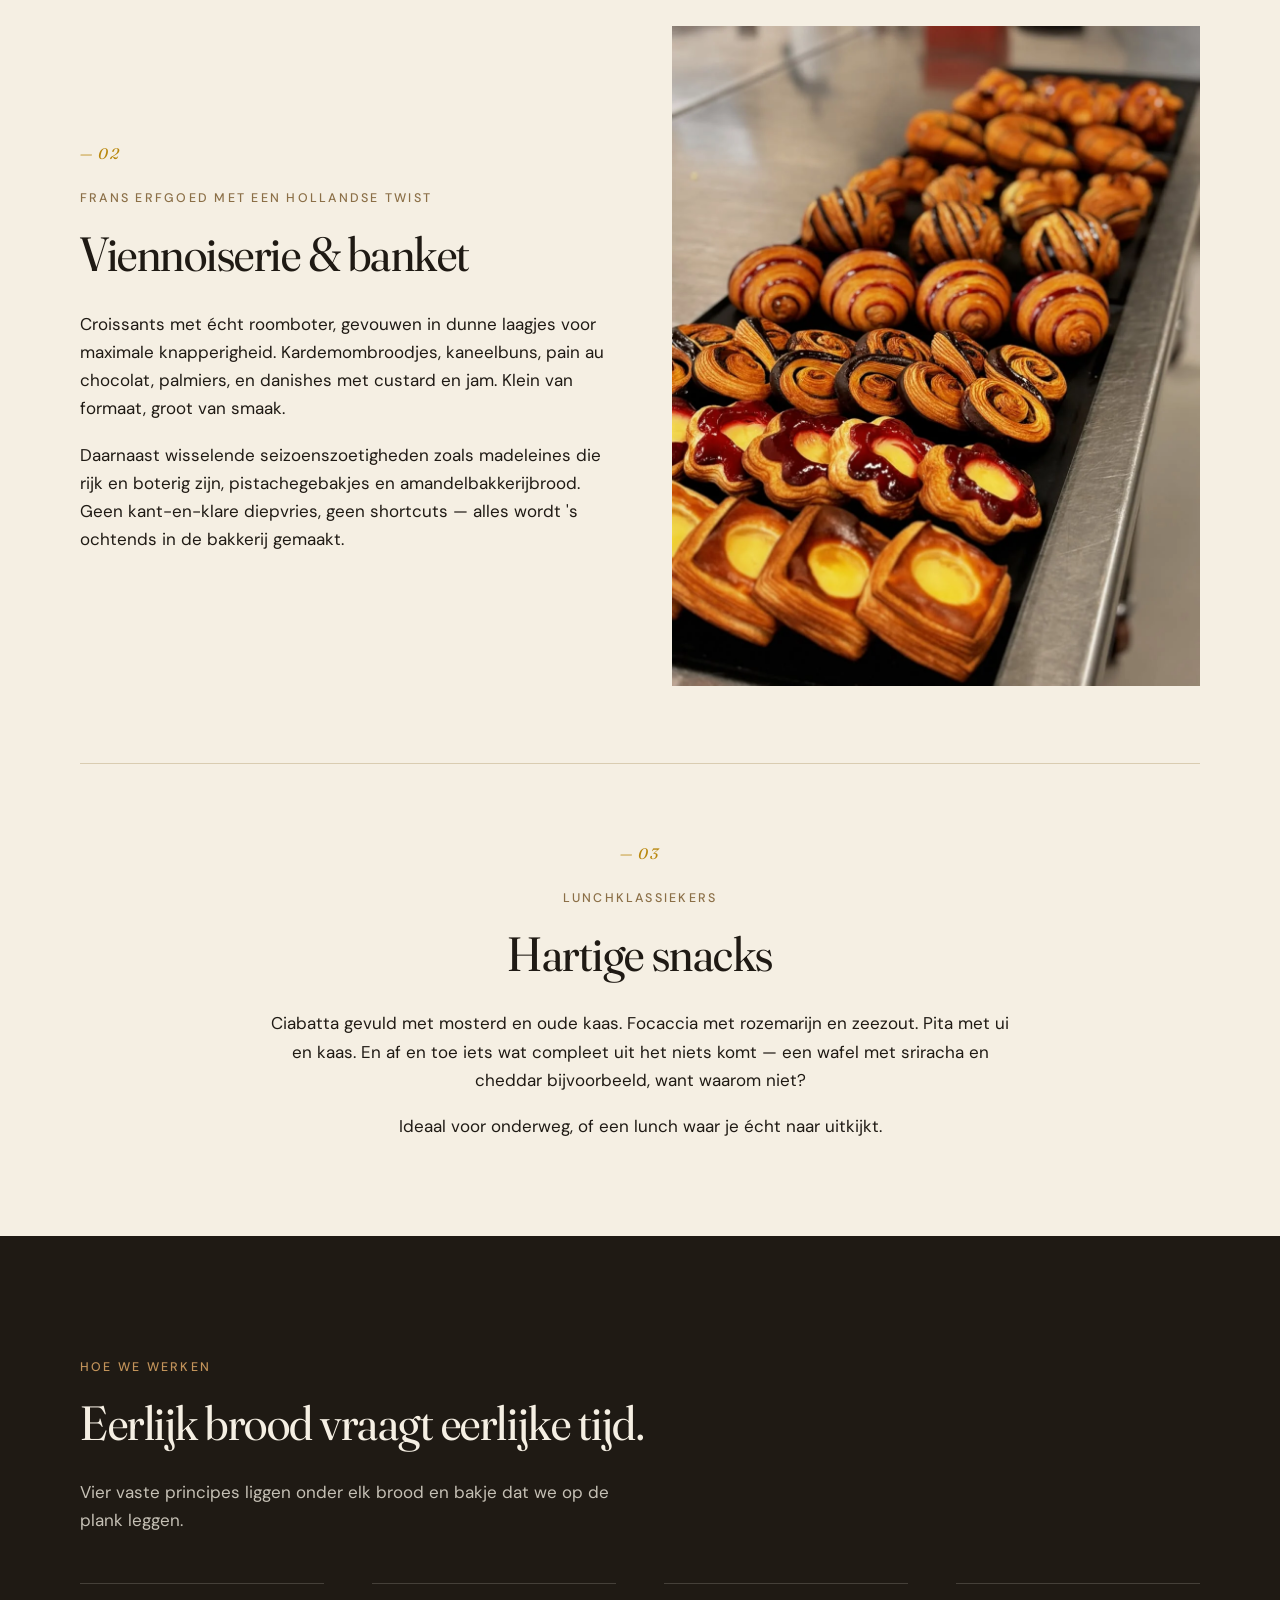
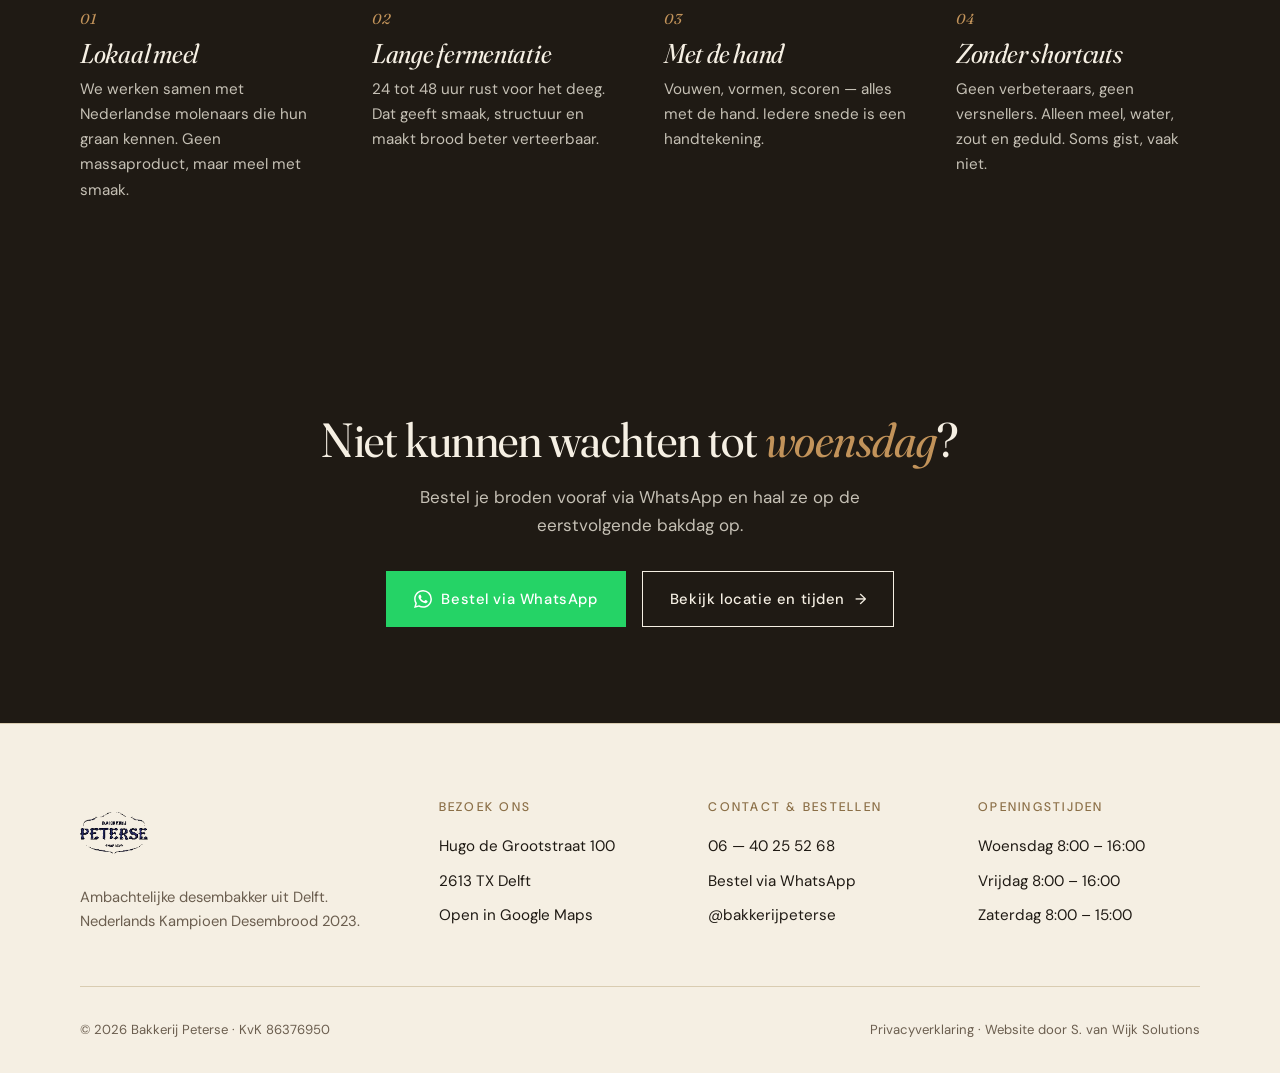
==== commit 187a10d9: "Add files via upload" ====
--- a/aanbod.html
+++ b/aanbod.html
@@ -5,7 +5,7 @@
   <meta name="viewport" content="width=device-width, initial-scale=1.0" />
 
   <!-- SEO -->
-  <title>Aanbod — Desembrood, viennoiserie en banket | Bakkerij Peterse Delft</title>
+  <title>Aanbod — Desembrood en viennoiserie | Bakkerij Peterse Delft</title>
   <meta name="description" content="Verse desembroden, croissants, kardemombroodjes, focaccia en zoetigheid. Alles ambachtelijk gebakken in Delft door Daan Peterse." />
   <meta name="robots" content="index, follow" />
   <link rel="canonical" href="https://www.bakkerijpeterse.nl/aanbod.html" />
--- a/style.css
+++ b/style.css
@@ -251,6 +251,13 @@
   opacity: 1;
 }
 
+/* WhatsApp float verbergen wanneer mobile menu open is */
+body.menu-open .whatsapp-float {
+  opacity: 0;
+  pointer-events: none;
+  transition: opacity 0.2s var(--ease);
+}
+
 /* ---------- Bestel-sectie (Daan & Sylvia) ---------- */
 .bestel-section {
   background: var(--cream);
@@ -296,7 +303,7 @@
   border-left: 2px solid var(--gold);
 }
 
-.bestel-team-member h4 {
+.bestel-team-member h3 {
   font-family: var(--font-display);
   font-style: italic;
   font-size: 1.2rem;
@@ -395,7 +402,7 @@
 }
 
 .logo img {
-  height: 56px;
+  height: 68px;
   width: auto;
   display: block;
   transition: transform 0.3s var(--ease);
@@ -445,7 +452,15 @@
   display: flex;
   flex-direction: column;
   gap: 5px;
-  padding: 0.5rem;
+  padding: 11px;
+  margin: -11px;
+  background: transparent;
+  position: relative;
+  z-index: 115;
+  min-width: 44px;
+  min-height: 44px;
+  align-items: center;
+  justify-content: center;
 }
 
 .menu-toggle span {
@@ -453,6 +468,7 @@
   height: 1.5px;
   background: var(--ink);
   transition: all 0.3s var(--ease);
+  display: block;
 }
 
 .menu-toggle.open span:nth-child(1) {
@@ -479,11 +495,13 @@
   padding: 0;
   transform: translateX(100%);
   transition: transform 0.4s var(--ease);
-  z-index: 99;
+  z-index: 110;
+  visibility: hidden;
 }
 
 .mobile-menu.open {
   transform: translateX(0);
+  visibility: visible;
 }
 
 .mobile-menu a {
@@ -569,13 +587,13 @@
   object-fit: cover;
 }
 
-/* Kampioens-zegel */
+/* Kampioens-zegel — schommelt als een opgehangen trofee */
 .champion-seal {
   position: absolute;
-  bottom: -28px;
-  right: -28px;
-  width: 150px;
-  height: 150px;
+  bottom: 1.5rem;
+  right: 1.5rem;
+  width: 130px;
+  height: 130px;
   background: var(--gold);
   color: var(--cream);
   border-radius: 50%;
@@ -585,29 +603,47 @@
   justify-content: center;
   text-align: center;
   font-family: var(--font-display);
-  font-size: 0.75rem;
+  font-size: 0.7rem;
   font-weight: 500;
   letter-spacing: 0.08em;
   text-transform: uppercase;
   line-height: 1.3;
-  box-shadow: 0 6px 30px rgba(31, 26, 20, 0.18);
+  box-shadow: 0 8px 28px rgba(31, 26, 20, 0.35), inset 0 -3px 8px rgba(31, 26, 20, 0.12);
   z-index: 2;
-  transform: rotate(-8deg);
-  animation: gentle-float 6s ease-in-out infinite;
+  transform-origin: top center;
+  animation: trophy-swing 5s ease-in-out infinite;
+}
+
+.champion-seal::before {
+  content: "";
+  position: absolute;
+  top: -10px;
+  left: 50%;
+  width: 2px;
+  height: 12px;
+  background: linear-gradient(to bottom, transparent, var(--gold));
+  transform: translateX(-50%);
 }
 
 .champion-seal strong {
-  font-size: 1.5rem;
+  font-size: 1.4rem;
   font-weight: 500;
   font-style: italic;
   display: block;
   margin: 0.15rem 0;
   letter-spacing: 0;
-}
-
-@keyframes gentle-float {
-  0%, 100% { transform: rotate(-8deg) translateY(0); }
-  50% { transform: rotate(-6deg) translateY(-6px); }
+  color: var(--cream);
+}
+
+@keyframes trophy-swing {
+  0%, 100% { transform: rotate(-6deg); }
+  25%      { transform: rotate(-10deg); }
+  50%      { transform: rotate(-3deg); }
+  75%      { transform: rotate(-9deg); }
+}
+
+@media (prefers-reduced-motion: reduce) {
+  .champion-seal { animation: none; transform: rotate(-6deg); }
 }
 
 /* ---------- Verhaal-snippet (Home) ---------- */
@@ -936,6 +972,7 @@
   font-style: italic;
   color: var(--crust);
   line-height: 1;
+  white-space: nowrap;
 }
 
 .over-stat .stat span {
@@ -1335,14 +1372,14 @@
   }
 
   .champion-seal {
-    width: 175px;
-    height: 175px;
-    bottom: -32px;
-    right: -32px;
+    width: 165px;
+    height: 165px;
+    bottom: 2rem;
+    right: 2rem;
     font-size: 0.78rem;
   }
 
-  .champion-seal strong { font-size: 1.7rem; }
+  .champion-seal strong { font-size: 1.65rem; }
 }
 
 /* Desktop — 1200px+ */
